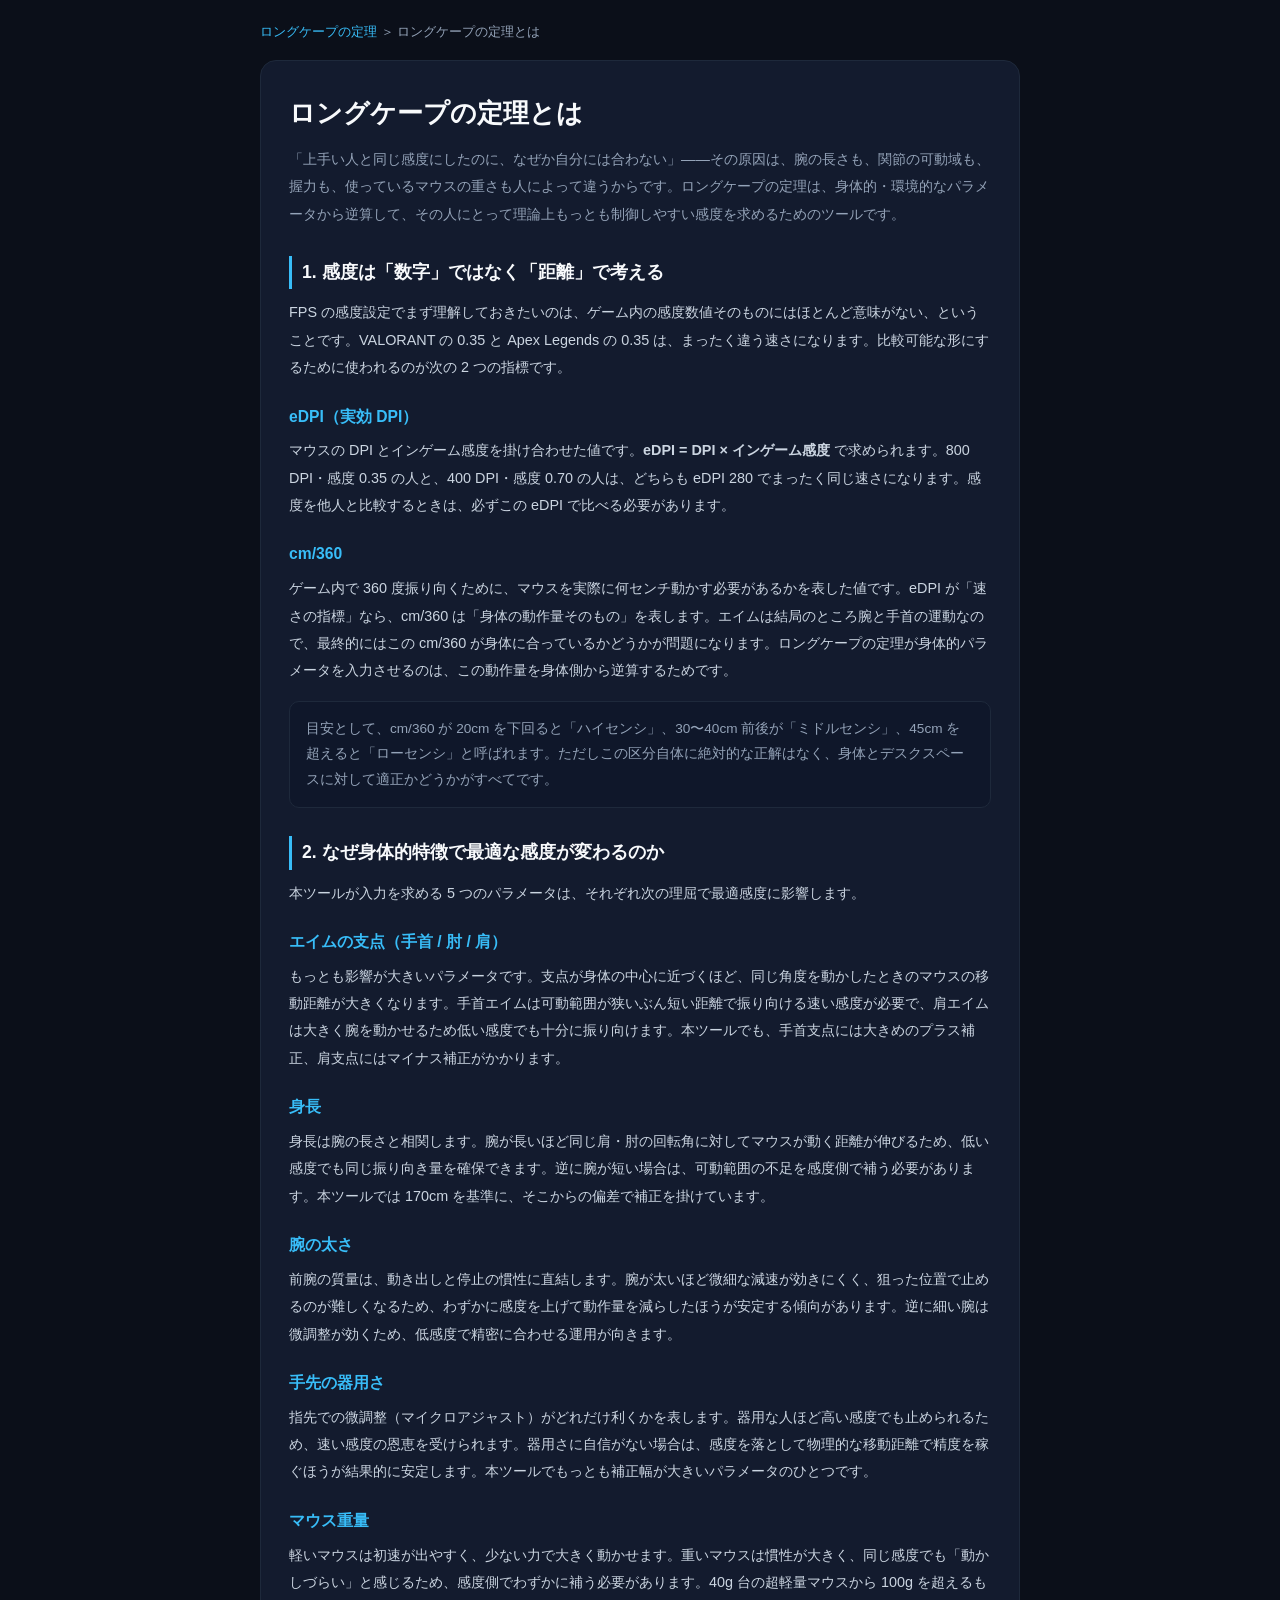
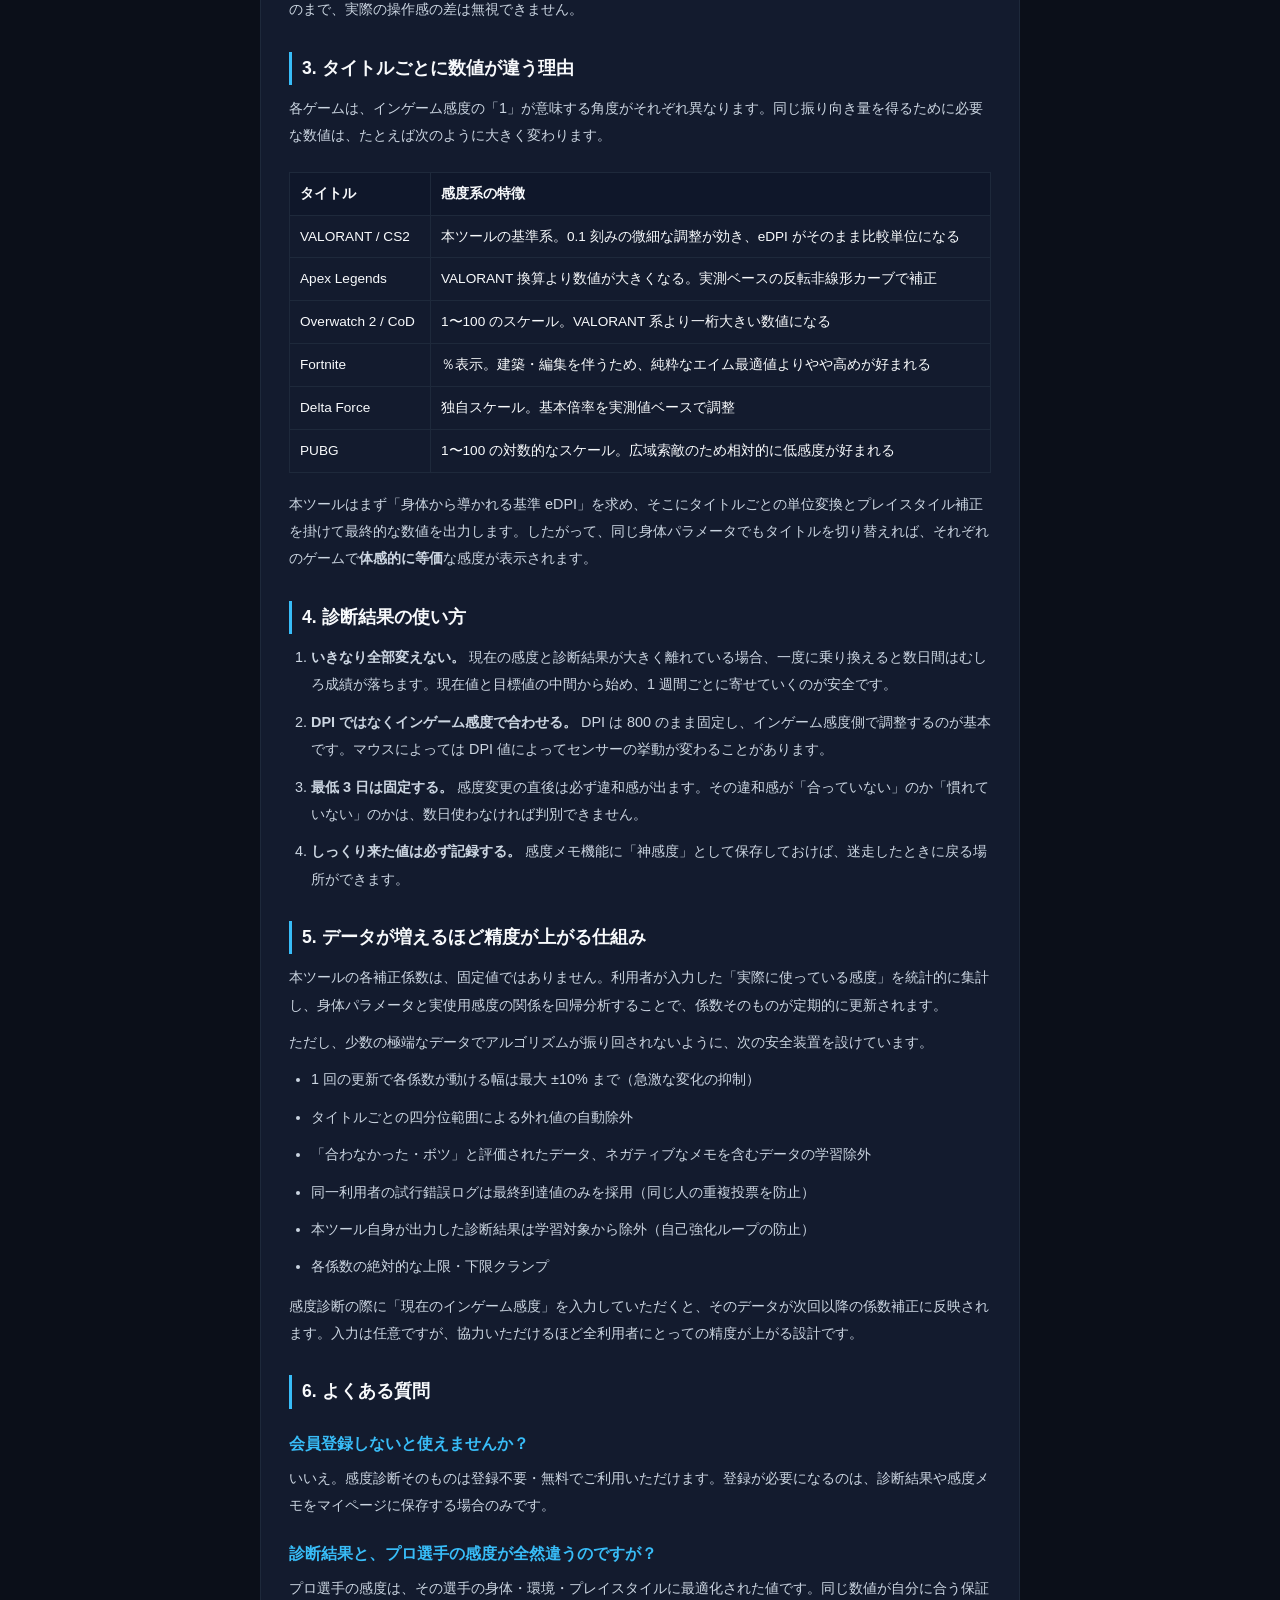
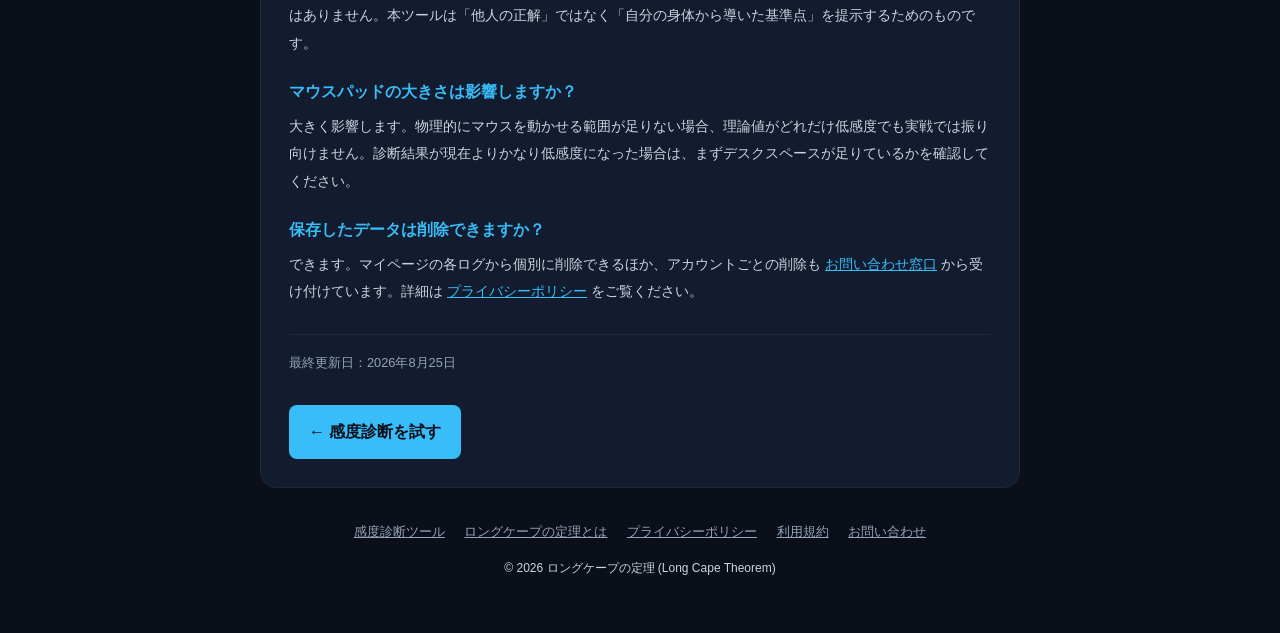
==== about.html @ 071ae754 "fix: 係数学習パイプラインの修復と Google 審査向けサイト整備 ## 学習パイプライン（機能していなかった箇所の修正）  - 教師データの選定を修正。従来は is_custom=true の" ====
<!DOCTYPE html>
<html lang="ja">
<head>
    <title>ロングケープの定理とは | 身体特性から最適エイム感度を導く考え方</title>
    <meta name="description" content="身長・腕の太さ・手先の器用さ・マウス重量・エイムの支点という5つのパラメータが、なぜ最適なインゲーム感度を左右するのか。eDPI と cm/360 の基礎から、タイトルごとに数値が異なる理由、感度を乗り換えるときの手順までを解説します。">
    <link rel="canonical" href="https://longcapenotieri.jp/about.html">
    <meta property="og:type" content="article">
    <meta property="og:title" content="ロングケープの定理とは | 身体特性から最適エイム感度を導く考え方">
    <meta property="og:description" content="身長・腕の太さ・器用さ・マウス重量・支点から最適インゲーム感度を導く考え方を解説します。">
    <meta property="og:url" content="https://longcapenotieri.jp/about.html">
    <meta property="og:image" content="https://longcapenotieri.jp/ogp-image.png">
    <meta charset="UTF-8">
    <meta name="viewport" content="width=device-width, initial-scale=1.0">
    <link rel="icon" href="/icon-192.png?v=3">
    <link rel="apple-touch-icon" href="/icon-192.png?v=3">
    <meta name="theme-color" content="#0b0f19">
    <script async src="https://pagead2.googlesyndication.com/pagead/js/adsbygoogle.js?client=ca-pub-3570868393201833" crossorigin="anonymous"></script>
    <style>
        :root { --bg-color:#0b0f19; --card-bg:#131b2e; --accent-color:#38bdf8; --text-main:#f8fafc; --text-sub:#94a3b8; --border-color:#1e293b; }
        * { box-sizing:border-box; margin:0; padding:0; font-family:'Helvetica Neue', Arial, sans-serif; }
        body { background:var(--bg-color); color:var(--text-main); line-height:1.9; padding:20px; }
        .wrap { max-width:760px; margin:0 auto; }
        .crumb { font-size:0.8rem; color:var(--text-sub); margin-bottom:16px; }
        .crumb a { color:var(--accent-color); text-decoration:none; }
        .card { background:var(--card-bg); border:1px solid var(--border-color); border-radius:16px; padding:28px; }
        h1 { font-size:1.6rem; margin-bottom:8px; }
        .lead { color:var(--text-sub); font-size:0.9rem; margin-bottom:24px; }
        h2 { font-size:1.1rem; margin:28px 0 10px; padding-left:10px; border-left:3px solid var(--accent-color); }
        h3 { font-size:0.98rem; margin:20px 0 6px; color:var(--accent-color); }
        p, li { font-size:0.9rem; color:#cbd5e1; margin-bottom:10px; }
        ul, ol { padding-left:22px; margin-bottom:12px; }
        a { color:var(--accent-color); }
        table { width:100%; border-collapse:collapse; margin:12px 0 18px; font-size:0.85rem; }
        th, td { border:1px solid var(--border-color); padding:8px 10px; text-align:left; vertical-align:top; }
        th { background:#0f172a; color:var(--text-main); white-space:nowrap; }
        .note { background:#0f172a; border:1px solid var(--border-color); border-radius:10px; padding:14px 16px; font-size:0.85rem; color:var(--text-sub); margin:16px 0; }
        .updated { font-size:0.8rem; color:var(--text-sub); margin-top:28px; padding-top:16px; border-top:1px solid var(--border-color); }
        .backlink { display:inline-block; margin-top:20px; padding:12px 20px; background:var(--accent-color); color:#0b0f19; font-weight:bold; border-radius:8px; text-decoration:none; }
        footer { max-width:760px; margin:32px auto 0; text-align:center; font-size:0.8rem; color:var(--text-sub); padding-bottom:24px; }
        footer a { color:var(--text-sub); text-decoration:underline; margin:0 8px; }
        .table-scroll { overflow-x:auto; }
    </style>
</head>
<body>
<div class="wrap">
    <div class="crumb"><a href="/">ロングケープの定理</a> ＞ ロングケープの定理とは</div>
    <div class="card">
        <h1>ロングケープの定理とは</h1>
        <p class="lead">「上手い人と同じ感度にしたのに、なぜか自分には合わない」——その原因は、腕の長さも、関節の可動域も、握力も、使っているマウスの重さも人によって違うからです。ロングケープの定理は、身体的・環境的なパラメータから逆算して、その人にとって理論上もっとも制御しやすい感度を求めるためのツールです。</p>

        <h2>1. 感度は「数字」ではなく「距離」で考える</h2>
        <p>FPS の感度設定でまず理解しておきたいのは、ゲーム内の感度数値そのものにはほとんど意味がない、ということです。VALORANT の 0.35 と Apex Legends の 0.35 は、まったく違う速さになります。比較可能な形にするために使われるのが次の 2 つの指標です。</p>

        <h3>eDPI（実効 DPI）</h3>
        <p>マウスの DPI とインゲーム感度を掛け合わせた値です。<strong>eDPI = DPI × インゲーム感度</strong> で求められます。800 DPI・感度 0.35 の人と、400 DPI・感度 0.70 の人は、どちらも eDPI 280 でまったく同じ速さになります。感度を他人と比較するときは、必ずこの eDPI で比べる必要があります。</p>

        <h3>cm/360</h3>
        <p>ゲーム内で 360 度振り向くために、マウスを実際に何センチ動かす必要があるかを表した値です。eDPI が「速さの指標」なら、cm/360 は「身体の動作量そのもの」を表します。エイムは結局のところ腕と手首の運動なので、最終的にはこの cm/360 が身体に合っているかどうかが問題になります。ロングケープの定理が身体的パラメータを入力させるのは、この動作量を身体側から逆算するためです。</p>

        <div class="note">目安として、cm/360 が 20cm を下回ると「ハイセンシ」、30〜40cm 前後が「ミドルセンシ」、45cm を超えると「ローセンシ」と呼ばれます。ただしこの区分自体に絶対的な正解はなく、身体とデスクスペースに対して適正かどうかがすべてです。</div>

        <h2>2. なぜ身体的特徴で最適な感度が変わるのか</h2>
        <p>本ツールが入力を求める 5 つのパラメータは、それぞれ次の理屈で最適感度に影響します。</p>

        <h3>エイムの支点（手首 / 肘 / 肩）</h3>
        <p>もっとも影響が大きいパラメータです。支点が身体の中心に近づくほど、同じ角度を動かしたときのマウスの移動距離が大きくなります。手首エイムは可動範囲が狭いぶん短い距離で振り向ける速い感度が必要で、肩エイムは大きく腕を動かせるため低い感度でも十分に振り向けます。本ツールでも、手首支点には大きめのプラス補正、肩支点にはマイナス補正がかかります。</p>

        <h3>身長</h3>
        <p>身長は腕の長さと相関します。腕が長いほど同じ肩・肘の回転角に対してマウスが動く距離が伸びるため、低い感度でも同じ振り向き量を確保できます。逆に腕が短い場合は、可動範囲の不足を感度側で補う必要があります。本ツールでは 170cm を基準に、そこからの偏差で補正を掛けています。</p>

        <h3>腕の太さ</h3>
        <p>前腕の質量は、動き出しと停止の慣性に直結します。腕が太いほど微細な減速が効きにくく、狙った位置で止めるのが難しくなるため、わずかに感度を上げて動作量を減らしたほうが安定する傾向があります。逆に細い腕は微調整が効くため、低感度で精密に合わせる運用が向きます。</p>

        <h3>手先の器用さ</h3>
        <p>指先での微調整（マイクロアジャスト）がどれだけ利くかを表します。器用な人ほど高い感度でも止められるため、速い感度の恩恵を受けられます。器用さに自信がない場合は、感度を落として物理的な移動距離で精度を稼ぐほうが結果的に安定します。本ツールでもっとも補正幅が大きいパラメータのひとつです。</p>

        <h3>マウス重量</h3>
        <p>軽いマウスは初速が出やすく、少ない力で大きく動かせます。重いマウスは慣性が大きく、同じ感度でも「動かしづらい」と感じるため、感度側でわずかに補う必要があります。40g 台の超軽量マウスから 100g を超えるものまで、実際の操作感の差は無視できません。</p>

        <h2>3. タイトルごとに数値が違う理由</h2>
        <p>各ゲームは、インゲーム感度の「1」が意味する角度がそれぞれ異なります。同じ振り向き量を得るために必要な数値は、たとえば次のように大きく変わります。</p>
        <div class="table-scroll">
        <table>
            <tr><th>タイトル</th><th>感度系の特徴</th></tr>
            <tr><td>VALORANT / CS2</td><td>本ツールの基準系。0.1 刻みの微細な調整が効き、eDPI がそのまま比較単位になる</td></tr>
            <tr><td>Apex Legends</td><td>VALORANT 換算より数値が大きくなる。実測ベースの反転非線形カーブで補正</td></tr>
            <tr><td>Overwatch 2 / CoD</td><td>1〜100 のスケール。VALORANT 系より一桁大きい数値になる</td></tr>
            <tr><td>Fortnite</td><td>％表示。建築・編集を伴うため、純粋なエイム最適値よりやや高めが好まれる</td></tr>
            <tr><td>Delta Force</td><td>独自スケール。基本倍率を実測値ベースで調整</td></tr>
            <tr><td>PUBG</td><td>1〜100 の対数的なスケール。広域索敵のため相対的に低感度が好まれる</td></tr>
        </table>
        </div>
        <p>本ツールはまず「身体から導かれる基準 eDPI」を求め、そこにタイトルごとの単位変換とプレイスタイル補正を掛けて最終的な数値を出力します。したがって、同じ身体パラメータでもタイトルを切り替えれば、それぞれのゲームで<strong>体感的に等価</strong>な感度が表示されます。</p>

        <h2>4. 診断結果の使い方</h2>
        <ol>
            <li><strong>いきなり全部変えない。</strong> 現在の感度と診断結果が大きく離れている場合、一度に乗り換えると数日間はむしろ成績が落ちます。現在値と目標値の中間から始め、1 週間ごとに寄せていくのが安全です。</li>
            <li><strong>DPI ではなくインゲーム感度で合わせる。</strong> DPI は 800 のまま固定し、インゲーム感度側で調整するのが基本です。マウスによっては DPI 値によってセンサーの挙動が変わることがあります。</li>
            <li><strong>最低 3 日は固定する。</strong> 感度変更の直後は必ず違和感が出ます。その違和感が「合っていない」のか「慣れていない」のかは、数日使わなければ判別できません。</li>
            <li><strong>しっくり来た値は必ず記録する。</strong> 感度メモ機能に「神感度」として保存しておけば、迷走したときに戻る場所ができます。</li>
        </ol>

        <h2>5. データが増えるほど精度が上がる仕組み</h2>
        <p>本ツールの各補正係数は、固定値ではありません。利用者が入力した「実際に使っている感度」を統計的に集計し、身体パラメータと実使用感度の関係を回帰分析することで、係数そのものが定期的に更新されます。</p>
        <p>ただし、少数の極端なデータでアルゴリズムが振り回されないように、次の安全装置を設けています。</p>
        <ul>
            <li>1 回の更新で各係数が動ける幅は最大 ±10% まで（急激な変化の抑制）</li>
            <li>タイトルごとの四分位範囲による外れ値の自動除外</li>
            <li>「合わなかった・ボツ」と評価されたデータ、ネガティブなメモを含むデータの学習除外</li>
            <li>同一利用者の試行錯誤ログは最終到達値のみを採用（同じ人の重複投票を防止）</li>
            <li>本ツール自身が出力した診断結果は学習対象から除外（自己強化ループの防止）</li>
            <li>各係数の絶対的な上限・下限クランプ</li>
        </ul>
        <p>感度診断の際に「現在のインゲーム感度」を入力していただくと、そのデータが次回以降の係数補正に反映されます。入力は任意ですが、協力いただけるほど全利用者にとっての精度が上がる設計です。</p>

        <h2>6. よくある質問</h2>
        <h3>会員登録しないと使えませんか？</h3>
        <p>いいえ。感度診断そのものは登録不要・無料でご利用いただけます。登録が必要になるのは、診断結果や感度メモをマイページに保存する場合のみです。</p>
        <h3>診断結果と、プロ選手の感度が全然違うのですが？</h3>
        <p>プロ選手の感度は、その選手の身体・環境・プレイスタイルに最適化された値です。同じ数値が自分に合う保証はありません。本ツールは「他人の正解」ではなく「自分の身体から導いた基準点」を提示するためのものです。</p>
        <h3>マウスパッドの大きさは影響しますか？</h3>
        <p>大きく影響します。物理的にマウスを動かせる範囲が足りない場合、理論値がどれだけ低感度でも実戦では振り向けません。診断結果が現在よりかなり低感度になった場合は、まずデスクスペースが足りているかを確認してください。</p>
        <h3>保存したデータは削除できますか？</h3>
        <p>できます。マイページの各ログから個別に削除できるほか、アカウントごとの削除も <a href="/contact.html">お問い合わせ窓口</a> から受け付けています。詳細は <a href="/privacy.html">プライバシーポリシー</a> をご覧ください。</p>

        <p class="updated">最終更新日：2026年8月25日</p>
        <a class="backlink" href="/">← 感度診断を試す</a>
    </div>
</div>
<script type="application/ld+json">
{
  "@context": "https://schema.org",
  "@type": "FAQPage",
  "mainEntity": [
    {"@type":"Question","name":"会員登録しないと使えませんか？","acceptedAnswer":{"@type":"Answer","text":"感度診断そのものは登録不要・無料で利用できます。登録が必要になるのは、診断結果や感度メモをマイページに保存する場合のみです。"}},
    {"@type":"Question","name":"診断結果とプロ選手の感度が違うのはなぜですか？","acceptedAnswer":{"@type":"Answer","text":"プロ選手の感度はその選手の身体・環境・プレイスタイルに最適化された値であり、同じ数値が自分に合う保証はありません。本ツールは自分の身体から導いた基準点を提示するためのものです。"}},
    {"@type":"Question","name":"マウスパッドの大きさは影響しますか？","acceptedAnswer":{"@type":"Answer","text":"大きく影響します。物理的にマウスを動かせる範囲が足りない場合、理論値がどれだけ低感度でも実戦では振り向けません。診断結果が低感度になった場合はデスクスペースを確認してください。"}},
    {"@type":"Question","name":"保存したデータは削除できますか？","acceptedAnswer":{"@type":"Answer","text":"マイページの各ログから個別に削除できるほか、アカウントごとの削除もお問い合わせ窓口から受け付けています。"}}
  ]
}
</script>
<footer>
    <a href="/">感度診断ツール</a>
    <a href="/about.html">ロングケープの定理とは</a>
    <a href="/privacy.html">プライバシーポリシー</a>
    <a href="/terms.html">利用規約</a>
    <a href="/contact.html">お問い合わせ</a>
    <p style="margin-top:12px; font-size:0.75rem;">© 2026 ロングケープの定理 (Long Cape Theorem)</p>
</footer>
</body>
</html>
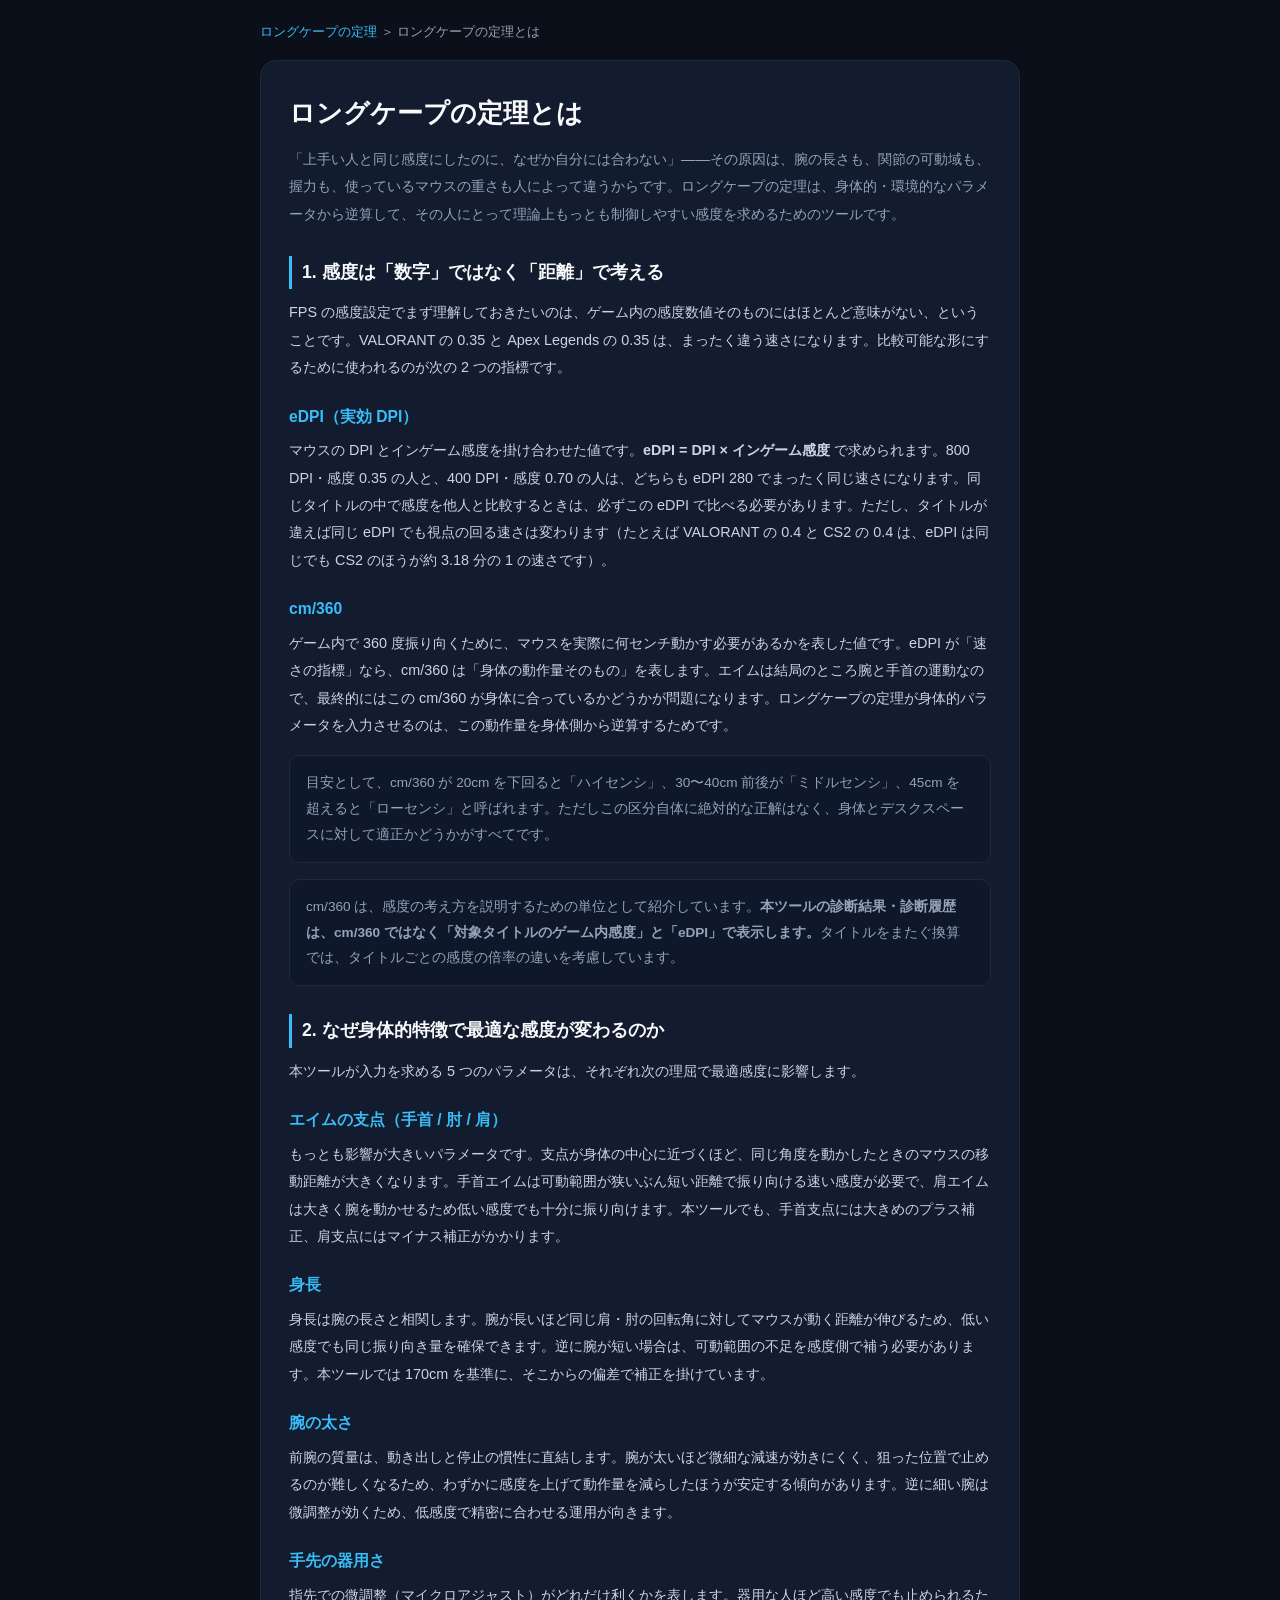
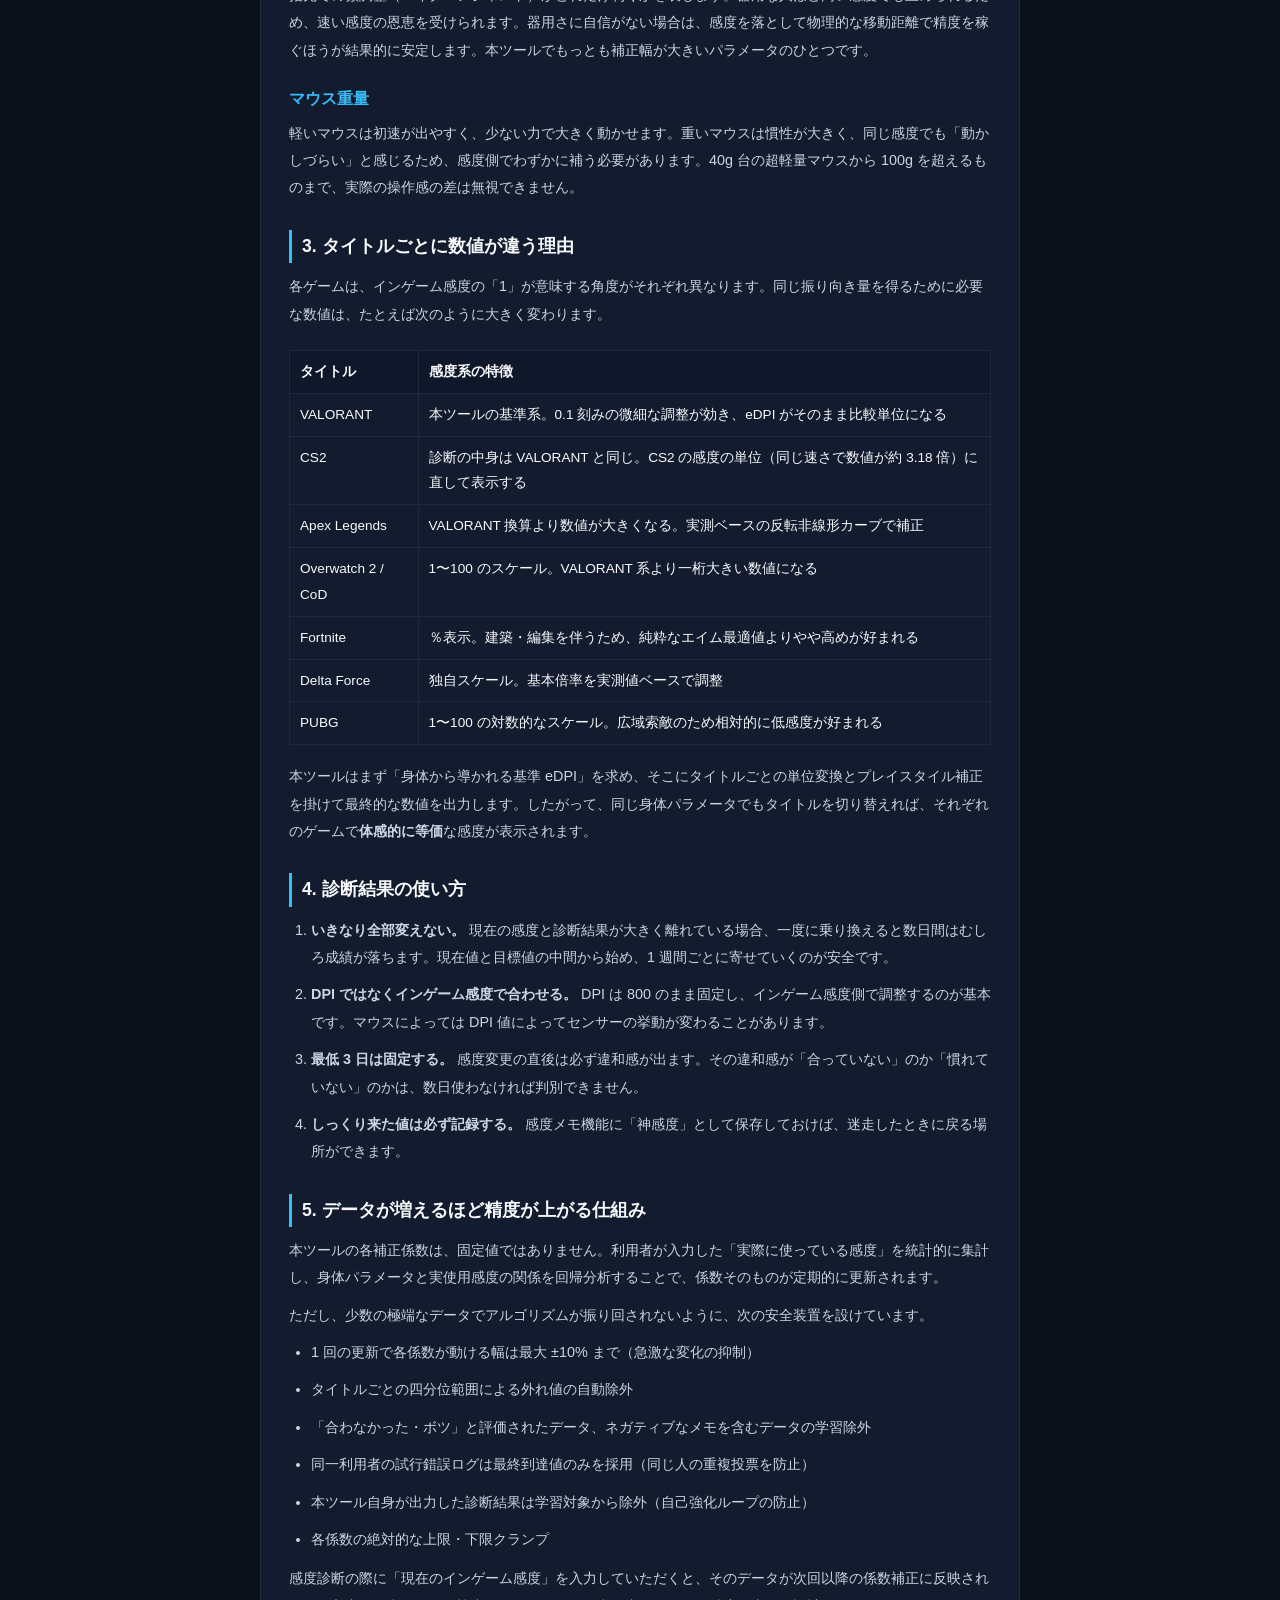
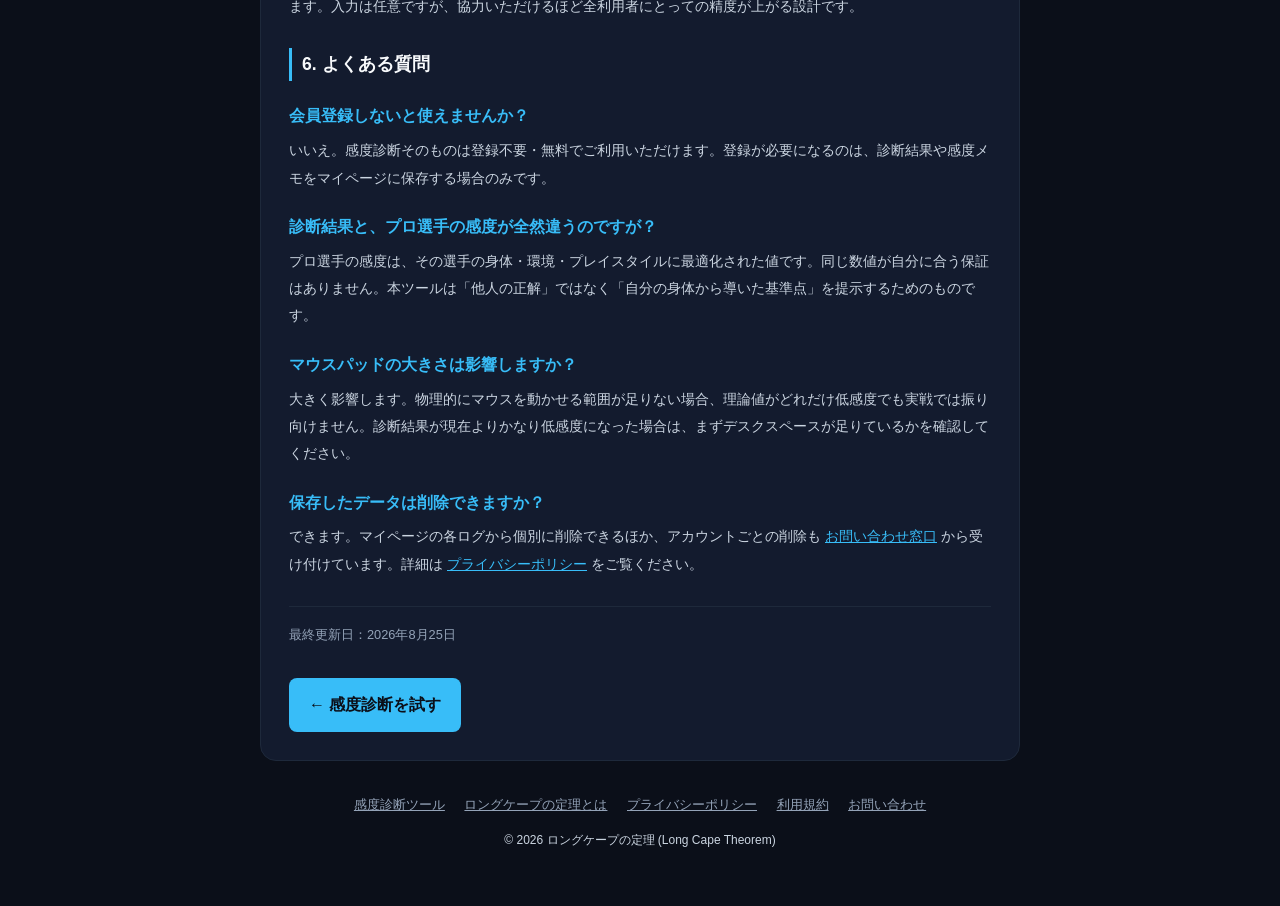
==== commit 6ecd2efc: "公開前修正: VALORANT と CS2 の分離、履歴の保存失敗時の扱い、表記とポリシーの整備 - games.json に CS2 を別タイトルとして追加（診断の中身は VALORANT と同じ。" ====
--- a/about.html
+++ b/about.html
@@ -8,7 +8,10 @@
     <meta property="og:title" content="ロングケープの定理とは | 身体特性から最適エイム感度を導く考え方">
     <meta property="og:description" content="身長・腕の太さ・器用さ・マウス重量・支点から最適インゲーム感度を導く考え方を解説します。">
     <meta property="og:url" content="https://longcapenotieri.jp/about.html">
-    <meta property="og:image" content="https://longcapenotieri.jp/ogp-image.png">
+    <meta property="og:image" content="https://longcapenotieri.jp/ogp-image.png?v=1">
+    <meta property="og:image:width" content="1200">
+    <meta property="og:image:height" content="630">
+    <meta property="og:image:alt" content="ロングケープの定理 — 身体パラメータから最適インゲーム感度を算出">
     <meta charset="UTF-8">
     <meta name="viewport" content="width=device-width, initial-scale=1.0">
     <link rel="icon" href="/icon-192.png?v=3">
@@ -40,6 +43,8 @@
         footer a { color:var(--text-sub); text-decoration:underline; margin:0 8px; }
         .table-scroll { overflow-x:auto; }
     </style>
+    <!-- アクセス解析（Vercel Web Analytics）。Vercel の管理画面で Analytics を有効化すると計測が始まる -->
+    <script defer src="/_vercel/insights/script.js"></script>
 </head>
 <body>
 <div class="wrap">
@@ -52,12 +57,14 @@
         <p>FPS の感度設定でまず理解しておきたいのは、ゲーム内の感度数値そのものにはほとんど意味がない、ということです。VALORANT の 0.35 と Apex Legends の 0.35 は、まったく違う速さになります。比較可能な形にするために使われるのが次の 2 つの指標です。</p>
 
         <h3>eDPI（実効 DPI）</h3>
-        <p>マウスの DPI とインゲーム感度を掛け合わせた値です。<strong>eDPI = DPI × インゲーム感度</strong> で求められます。800 DPI・感度 0.35 の人と、400 DPI・感度 0.70 の人は、どちらも eDPI 280 でまったく同じ速さになります。感度を他人と比較するときは、必ずこの eDPI で比べる必要があります。</p>
+        <p>マウスの DPI とインゲーム感度を掛け合わせた値です。<strong>eDPI = DPI × インゲーム感度</strong> で求められます。800 DPI・感度 0.35 の人と、400 DPI・感度 0.70 の人は、どちらも eDPI 280 でまったく同じ速さになります。同じタイトルの中で感度を他人と比較するときは、必ずこの eDPI で比べる必要があります。ただし、タイトルが違えば同じ eDPI でも視点の回る速さは変わります（たとえば VALORANT の 0.4 と CS2 の 0.4 は、eDPI は同じでも CS2 のほうが約 3.18 分の 1 の速さです）。</p>
 
         <h3>cm/360</h3>
         <p>ゲーム内で 360 度振り向くために、マウスを実際に何センチ動かす必要があるかを表した値です。eDPI が「速さの指標」なら、cm/360 は「身体の動作量そのもの」を表します。エイムは結局のところ腕と手首の運動なので、最終的にはこの cm/360 が身体に合っているかどうかが問題になります。ロングケープの定理が身体的パラメータを入力させるのは、この動作量を身体側から逆算するためです。</p>
 
         <div class="note">目安として、cm/360 が 20cm を下回ると「ハイセンシ」、30〜40cm 前後が「ミドルセンシ」、45cm を超えると「ローセンシ」と呼ばれます。ただしこの区分自体に絶対的な正解はなく、身体とデスクスペースに対して適正かどうかがすべてです。</div>
+
+        <div class="note">cm/360 は、感度の考え方を説明するための単位として紹介しています。<strong>本ツールの診断結果・診断履歴は、cm/360 ではなく「対象タイトルのゲーム内感度」と「eDPI」で表示します。</strong>タイトルをまたぐ換算では、タイトルごとの感度の倍率の違いを考慮しています。</div>
 
         <h2>2. なぜ身体的特徴で最適な感度が変わるのか</h2>
         <p>本ツールが入力を求める 5 つのパラメータは、それぞれ次の理屈で最適感度に影響します。</p>
@@ -82,7 +89,8 @@
         <div class="table-scroll">
         <table>
             <tr><th>タイトル</th><th>感度系の特徴</th></tr>
-            <tr><td>VALORANT / CS2</td><td>本ツールの基準系。0.1 刻みの微細な調整が効き、eDPI がそのまま比較単位になる</td></tr>
+            <tr><td>VALORANT</td><td>本ツールの基準系。0.1 刻みの微細な調整が効き、eDPI がそのまま比較単位になる</td></tr>
+            <tr><td>CS2</td><td>診断の中身は VALORANT と同じ。CS2 の感度の単位（同じ速さで数値が約 3.18 倍）に直して表示する</td></tr>
             <tr><td>Apex Legends</td><td>VALORANT 換算より数値が大きくなる。実測ベースの反転非線形カーブで補正</td></tr>
             <tr><td>Overwatch 2 / CoD</td><td>1〜100 のスケール。VALORANT 系より一桁大きい数値になる</td></tr>
             <tr><td>Fortnite</td><td>％表示。建築・編集を伴うため、純粋なエイム最適値よりやや高めが好まれる</td></tr>
